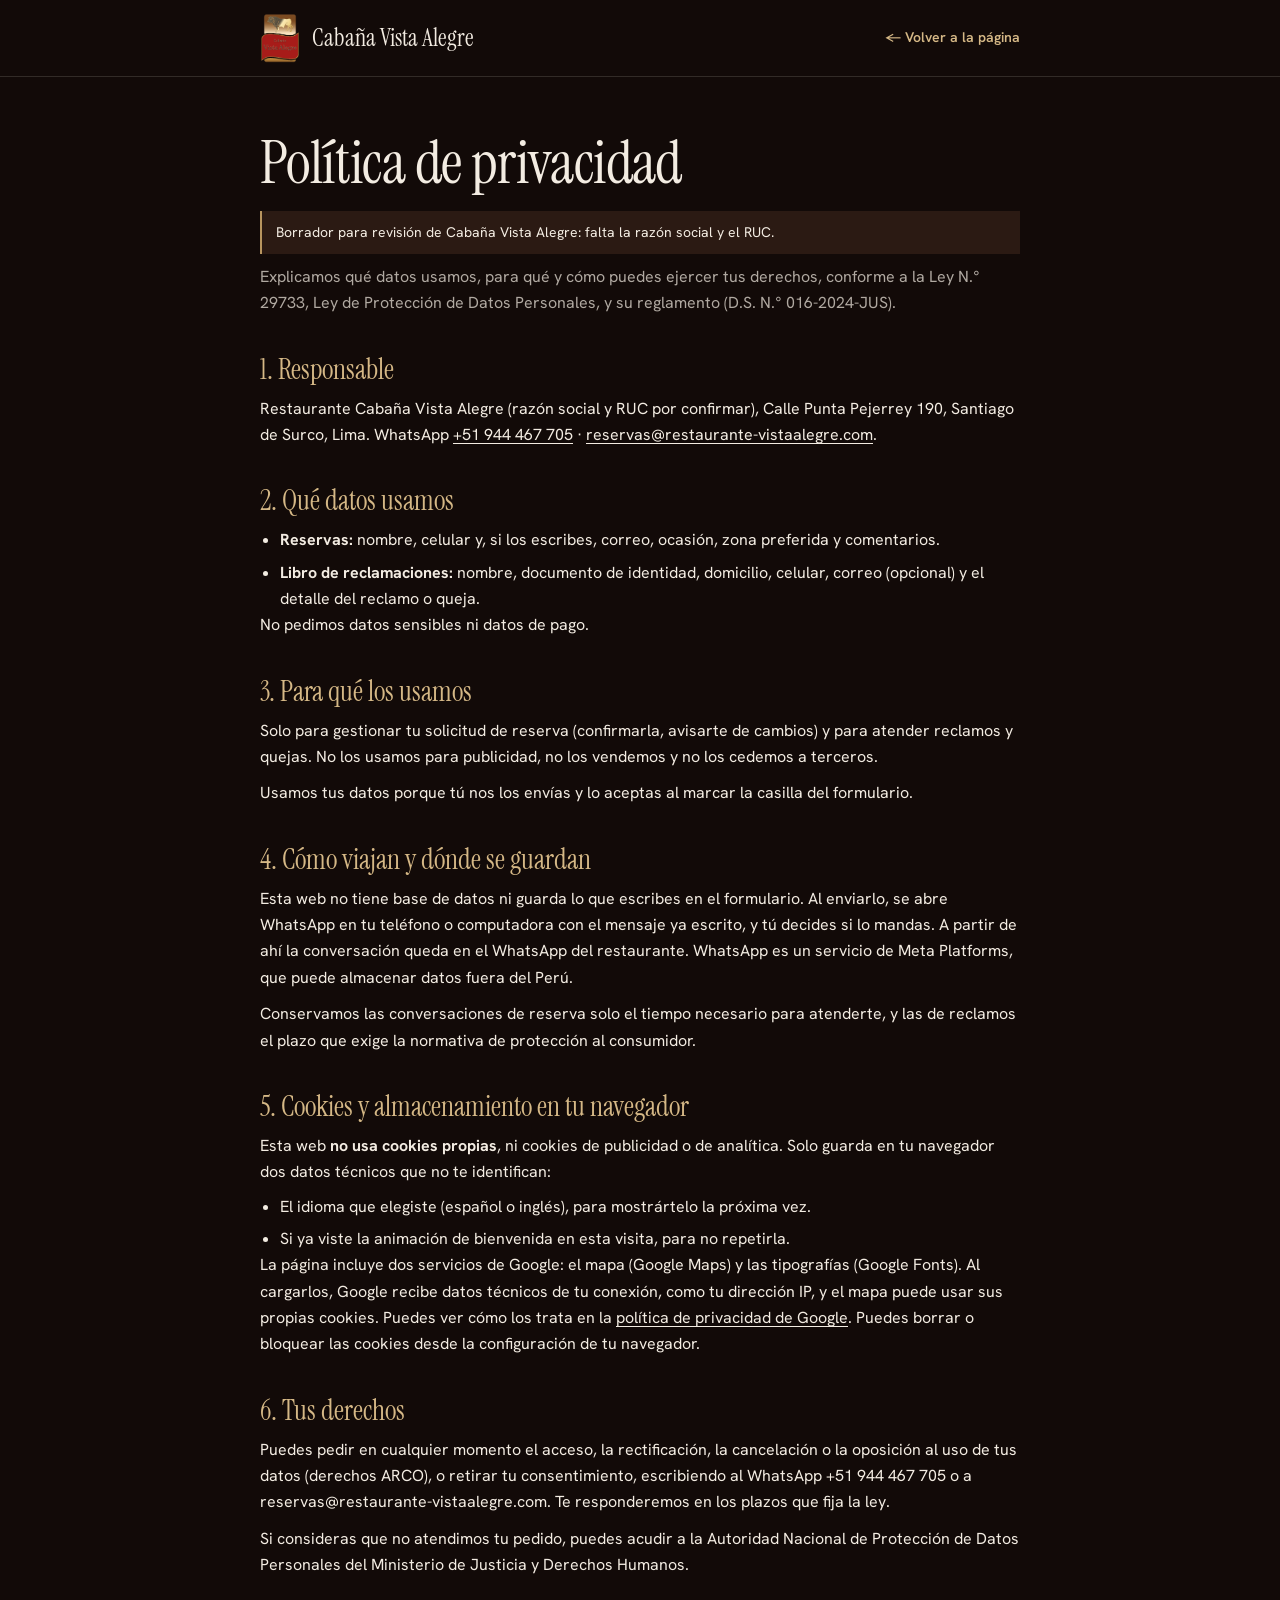
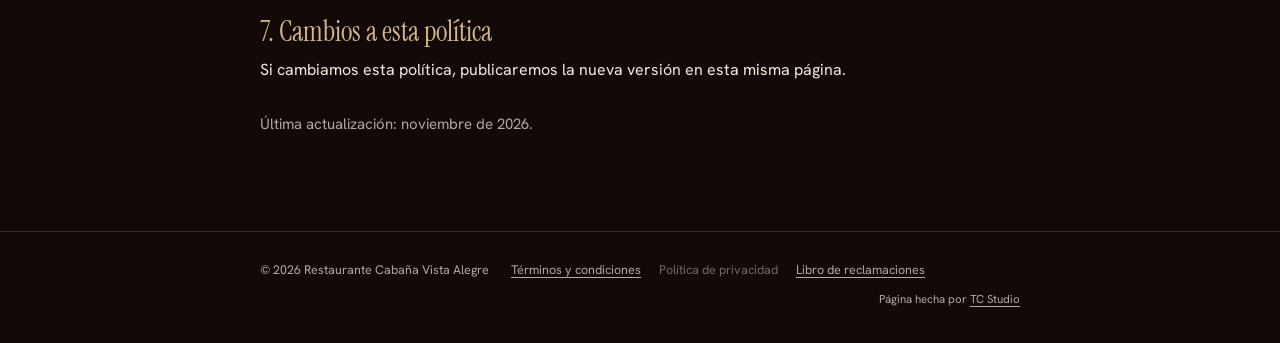
==== privacidad.html @ 658a5af7 "Páginas legales, enlaces en el pie y estadísticas de la demo - Nuevas: términos y condiciones, polít" ====
<!doctype html>
<html lang="es">
<head>
<meta charset="utf-8">
<meta name="viewport" content="width=device-width, initial-scale=1, viewport-fit=cover">
<title>Política de privacidad · Cabaña Vista Alegre</title>
<meta name="description" content="Cómo trata Cabaña Vista Alegre los datos de sus reservas y reclamos, según la Ley N.° 29733 de Protección de Datos Personales.">
<meta name="theme-color" content="#120A08">
<link rel="icon" href="logo.png">
<link rel="preconnect" href="https://fonts.googleapis.com">
<link rel="preconnect" href="https://fonts.gstatic.com" crossorigin>
<link href="https://fonts.googleapis.com/css2?family=Instrument+Serif&family=Hanken+Grotesk:wght@400;500;600;700&display=swap" rel="stylesheet">
<link rel="stylesheet" href="legal.css">
</head>
<body>
<a class="saltar" href="#contenido">Saltar al contenido</a>
<header>
  <div class="wrap cab">
    <a class="marca" href="index.html"><img src="logo.png" alt="" width="40" height="49"><span>Cabaña Vista Alegre</span></a>
    <a class="volver" href="index.html">← Volver<span> a la página</span></a>
  </div>
</header>

<main id="contenido">
  <div class="wrap">
    <h1>Política de privacidad</h1>
    <p class="borrador">Borrador para revisión de Cabaña Vista Alegre: falta la razón social y el RUC.</p>
    <p class="intro">Explicamos qué datos usamos, para qué y cómo puedes ejercer tus derechos, conforme a la Ley N.° 29733, Ley de Protección de Datos Personales, y su reglamento (D.S. N.° 016-2024-JUS).</p>

    <h2>1. Responsable</h2>
    <p>Restaurante Cabaña Vista Alegre (razón social y RUC por confirmar), Calle Punta Pejerrey 190, Santiago de Surco, Lima. WhatsApp <a href="https://wa.me/51944467705" target="_blank" rel="noopener">+51 944 467 705</a> · <a href="mailto:reservas@restaurante-vistaalegre.com">reservas@restaurante-vistaalegre.com</a>.</p>

    <h2>2. Qué datos usamos</h2>
    <ul>
      <li><strong>Reservas:</strong> nombre, celular y, si los escribes, correo, ocasión, zona preferida y comentarios.</li>
      <li><strong>Libro de reclamaciones:</strong> nombre, documento de identidad, domicilio, celular, correo (opcional) y el detalle del reclamo o queja.</li>
    </ul>
    <p>No pedimos datos sensibles ni datos de pago.</p>

    <h2>3. Para qué los usamos</h2>
    <p>Solo para gestionar tu solicitud de reserva (confirmarla, avisarte de cambios) y para atender reclamos y quejas. No los usamos para publicidad, no los vendemos y no los cedemos a terceros.</p>
    <p>Usamos tus datos porque tú nos los envías y lo aceptas al marcar la casilla del formulario.</p>

    <h2>4. Cómo viajan y dónde se guardan</h2>
    <p>Esta web no tiene base de datos ni guarda lo que escribes en el formulario. Al enviarlo, se abre WhatsApp en tu teléfono o computadora con el mensaje ya escrito, y tú decides si lo mandas. A partir de ahí la conversación queda en el WhatsApp del restaurante. WhatsApp es un servicio de Meta Platforms, que puede almacenar datos fuera del Perú.</p>
    <p>Conservamos las conversaciones de reserva solo el tiempo necesario para atenderte, y las de reclamos el plazo que exige la normativa de protección al consumidor.</p>

    <h2>5. Cookies y almacenamiento en tu navegador</h2>
    <p>Esta web <strong>no usa cookies propias</strong>, ni cookies de publicidad o de analítica. Solo guarda en tu navegador dos datos técnicos que no te identifican:</p>
    <ul>
      <li>El idioma que elegiste (español o inglés), para mostrártelo la próxima vez.</li>
      <li>Si ya viste la animación de bienvenida en esta visita, para no repetirla.</li>
    </ul>
    <p>La página incluye dos servicios de Google: el mapa (Google Maps) y las tipografías (Google Fonts). Al cargarlos, Google recibe datos técnicos de tu conexión, como tu dirección IP, y el mapa puede usar sus propias cookies. Puedes ver cómo los trata en la <a href="https://policies.google.com/privacy?hl=es" target="_blank" rel="noopener">política de privacidad de Google</a>. Puedes borrar o bloquear las cookies desde la configuración de tu navegador.</p>

    <h2>6. Tus derechos</h2>
    <p>Puedes pedir en cualquier momento el acceso, la rectificación, la cancelación o la oposición al uso de tus datos (derechos ARCO), o retirar tu consentimiento, escribiendo al WhatsApp +51 944 467 705 o a reservas@restaurante-vistaalegre.com. Te responderemos en los plazos que fija la ley.</p>
    <p>Si consideras que no atendimos tu pedido, puedes acudir a la Autoridad Nacional de Protección de Datos Personales del Ministerio de Justicia y Derechos Humanos.</p>

    <h2>7. Cambios a esta política</h2>
    <p>Si cambiamos esta política, publicaremos la nueva versión en esta misma página.</p>
    <p class="dato" style="margin-top:28px">Última actualización: noviembre de 2026.</p>
  </div>
</main>

<footer>
  <div class="wrap base">
    <span>© 2026 Restaurante Cabaña Vista Alegre</span>
    <nav class="legales" aria-label="Legal"><a href="terminos.html">Términos y condiciones</a><a href="privacidad.html" aria-current="page">Política de privacidad</a><a href="reclamaciones.html">Libro de reclamaciones</a></nav>
    <span class="credit">Página hecha por <a href="https://wa.me/51991549700" target="_blank" rel="noopener">TC Studio</a></span>
  </div>
</footer>
</body>
</html>
---- legal.css ----
/* Estilos de las páginas legales (términos, privacidad, reclamaciones). Mismos colores que index.html. */
:root{
  --noche:#120A08; --madera:#1E120D; --madera2:#2B1A13; --crema:#F3ECE2;
  --vino:#7A1C22; --vino2:#912730; --oro:#B8955F; --oro2:#D5B886;
  --suave:rgba(243,236,226,.7); --linea-o:rgba(243,236,226,.14);
  --serif:"Instrument Serif",Georgia,serif;
}
*{box-sizing:border-box;margin:0;padding:0}
html{-webkit-text-size-adjust:100%}
body{font-family:"Hanken Grotesk",system-ui,sans-serif;font-size:16px;background:var(--noche);color:var(--crema);line-height:1.65}
a{color:inherit;text-underline-offset:3px}
a:focus-visible,button:focus-visible,input:focus-visible,textarea:focus-visible,select:focus-visible{outline:2px solid var(--oro2);outline-offset:3px}
.wrap{width:min(760px,100% - 40px);margin-inline:auto}
.saltar{position:absolute;left:-9999px}.saltar:focus{left:16px;top:16px;background:var(--crema);color:var(--noche);padding:8px 14px;z-index:9}

header{border-bottom:1px solid var(--linea-o)}
.cab{display:flex;align-items:center;gap:16px;min-height:76px}
.marca{display:flex;align-items:center;gap:12px;text-decoration:none;margin-right:auto}
.marca img{width:40px;height:auto}
.marca span{font-family:var(--serif);font-size:24px;line-height:1}
.volver{font-size:14px;font-weight:600;text-decoration:none;color:var(--oro2);white-space:nowrap}
.volver:hover{text-decoration:underline}

main{padding:56px 0 24px}
h1{font-family:var(--serif);font-weight:400;font-size:clamp(40px,7vw,60px);line-height:1;letter-spacing:-.01em;margin-bottom:14px}
.borrador{font-size:14px;background:var(--madera2);border-left:2px solid var(--oro);padding:10px 14px;margin:18px 0 8px}
.intro{color:var(--suave);margin-bottom:8px}
h2{font-family:var(--serif);font-weight:400;font-size:28px;line-height:1.1;margin:38px 0 10px;color:var(--oro2)}
p+p{margin-top:10px}
main ul{padding-left:20px;margin-top:8px}main li+li{margin-top:6px}
.dato{color:var(--suave);font-size:15px}

/* libro de reclamaciones */
form{margin-top:34px}
fieldset{border:1px solid var(--linea-o);padding:22px 20px 24px;margin-top:18px}
legend{font-family:var(--serif);font-size:24px;padding:0 8px;color:var(--oro2)}
.campo{display:block;margin-top:14px;font-size:14px;font-weight:600}
.campo small{font-weight:400;color:var(--suave)}
.campo input,.campo textarea,.campo select{display:block;width:100%;margin-top:6px;font:inherit;font-weight:400;font-size:16px;color:var(--crema);background:var(--madera);border:1px solid var(--linea-o);border-radius:2px;padding:12px 14px;min-height:48px}
.campo textarea{min-height:120px;resize:vertical}
.dos{display:grid;grid-template-columns:1fr 1fr;gap:0 16px}
.opciones{display:flex;flex-wrap:wrap;gap:10px 22px;margin-top:10px;font-size:15px}
.opciones label{display:flex;gap:8px;align-items:center;cursor:pointer;min-height:44px}
.opciones input,.acepto input{accent-color:var(--vino2);width:20px;height:20px;flex:none}
.acepto{display:flex;gap:12px;align-items:flex-start;font-size:14px;color:var(--suave);margin-top:20px;cursor:pointer}
.error{display:block;color:#F2A7A0;font-size:13px;font-weight:500;min-height:1em;margin-top:4px}
.enviar{margin-top:22px;display:inline-flex;align-items:center;gap:10px;font:inherit;font-weight:700;font-size:15px;letter-spacing:.04em;color:var(--crema);background:var(--vino);border:0;border-radius:2px;padding:15px 26px;min-height:52px;cursor:pointer}
.enviar:hover{background:var(--vino2)}

footer{border-top:1px solid var(--linea-o);margin-top:70px;padding:28px 0 34px}
.base{display:flex;flex-wrap:wrap;gap:10px 22px;align-items:center;font-size:12.5px;opacity:.7}
.legales{display:flex;flex-wrap:wrap;gap:8px 18px}
.legales a[aria-current]{text-decoration:none;opacity:.6}
.credit{margin-left:auto;font-size:11.5px}

@media (max-width:640px){
  .dos{grid-template-columns:1fr}
  .credit{width:100%;margin-left:0}
  .volver span{display:none}
}
@media (prefers-reduced-motion:reduce){*{scroll-behavior:auto!important}}
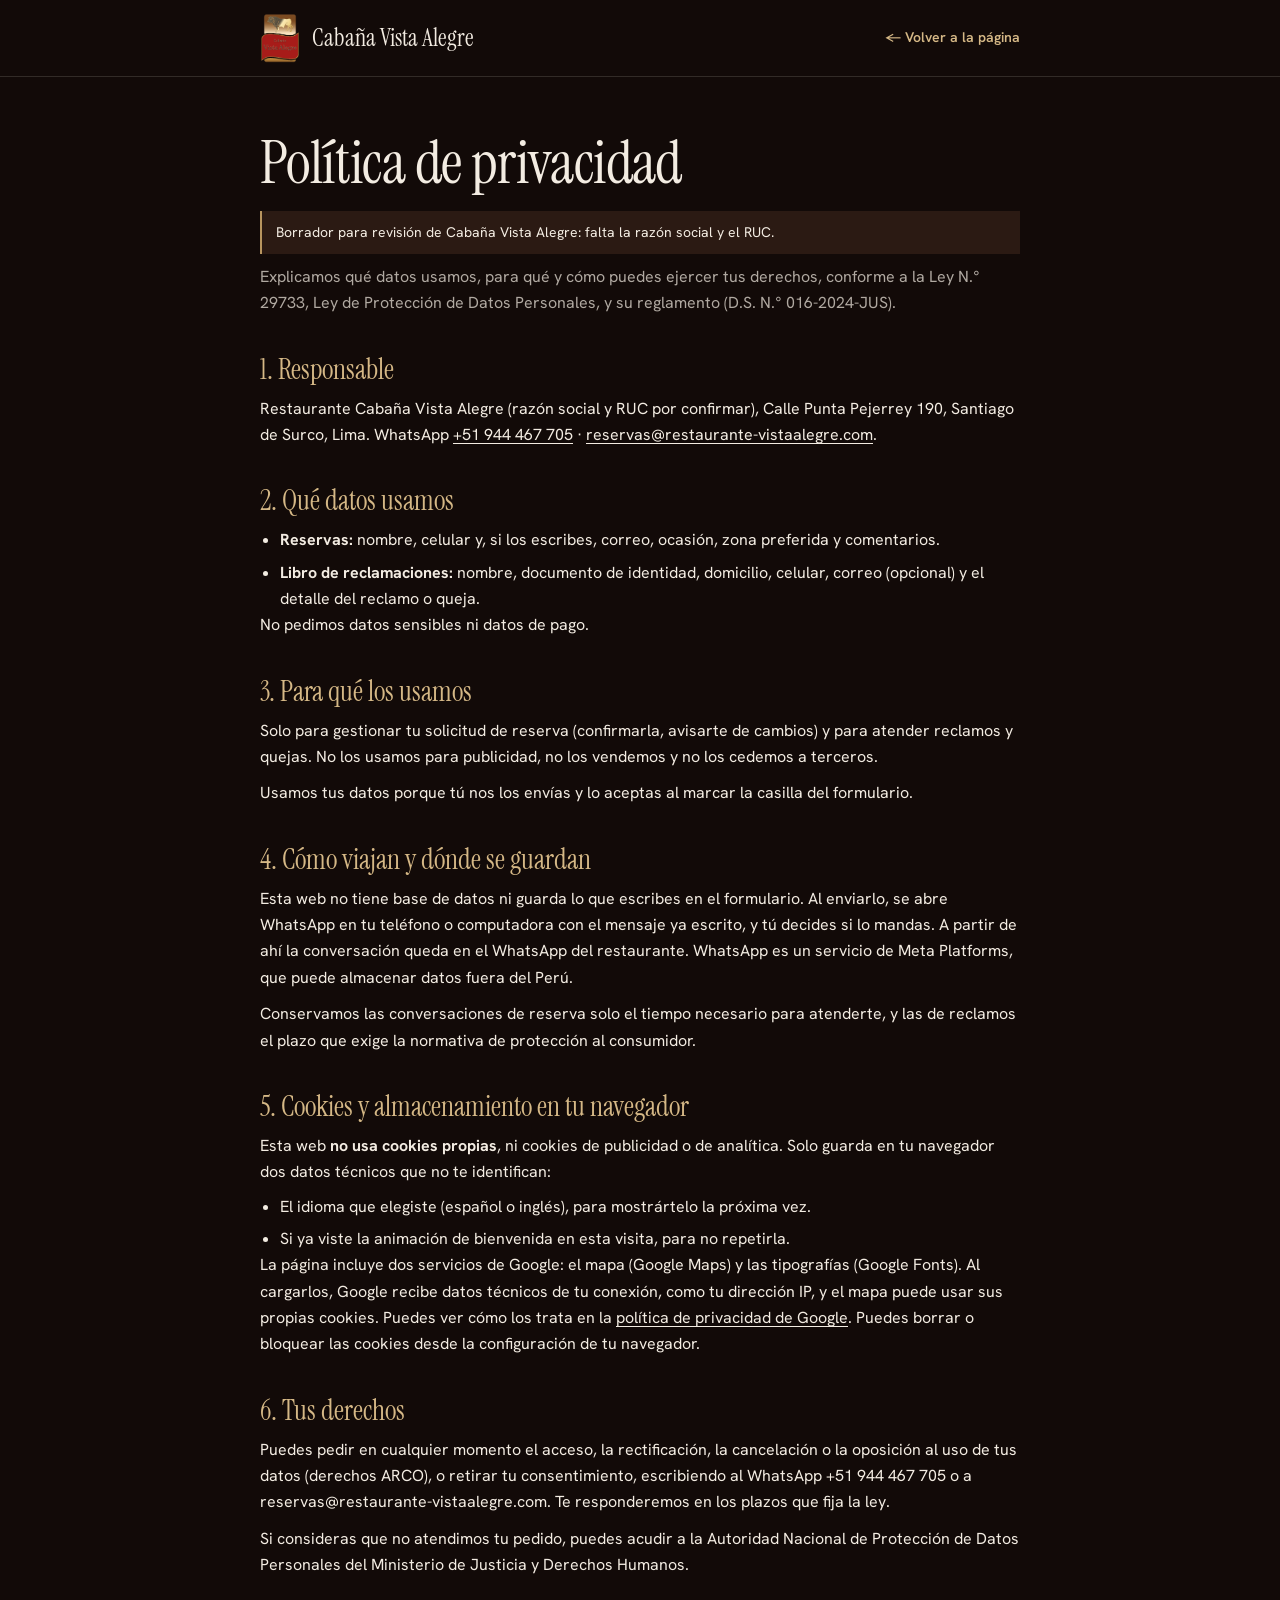
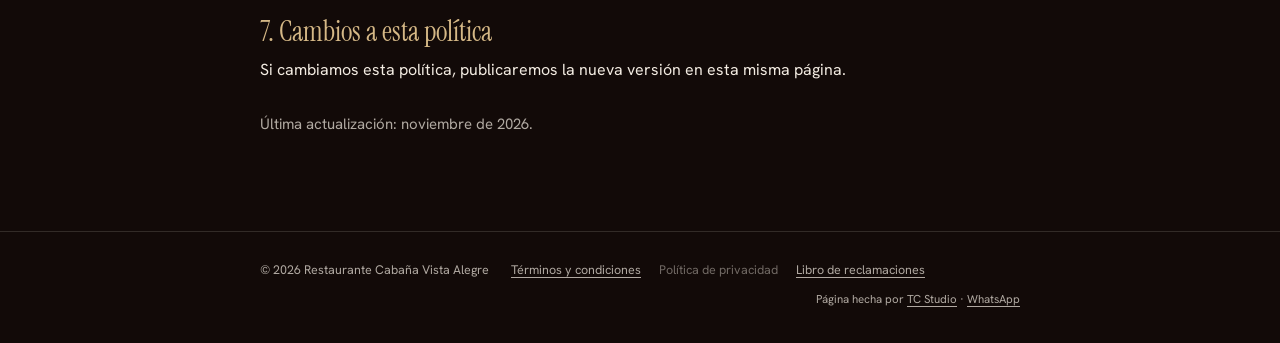
==== commit d5d3e8b7: "Crédito: TC Studio enlaza a tcstudioweb.com + WhatsApp Co-Authored-By: Claude Opus 5.5 <noreply@anth" ====
--- a/privacidad.html
+++ b/privacidad.html
@@ -67,7 +67,7 @@
   <div class="wrap base">
     <span>© 2026 Restaurante Cabaña Vista Alegre</span>
     <nav class="legales" aria-label="Legal"><a href="terminos.html">Términos y condiciones</a><a href="privacidad.html" aria-current="page">Política de privacidad</a><a href="reclamaciones.html">Libro de reclamaciones</a></nav>
-    <span class="credit">Página hecha por <a href="https://wa.me/51991549700" target="_blank" rel="noopener">TC Studio</a></span>
+    <span class="credit">Página hecha por <a href="https://tcstudioweb.com/" target="_blank" rel="noopener">TC Studio</a> · <a href="https://wa.me/51982508530" target="_blank" rel="noopener">WhatsApp</a></span>
   </div>
 </footer>
 </body>
